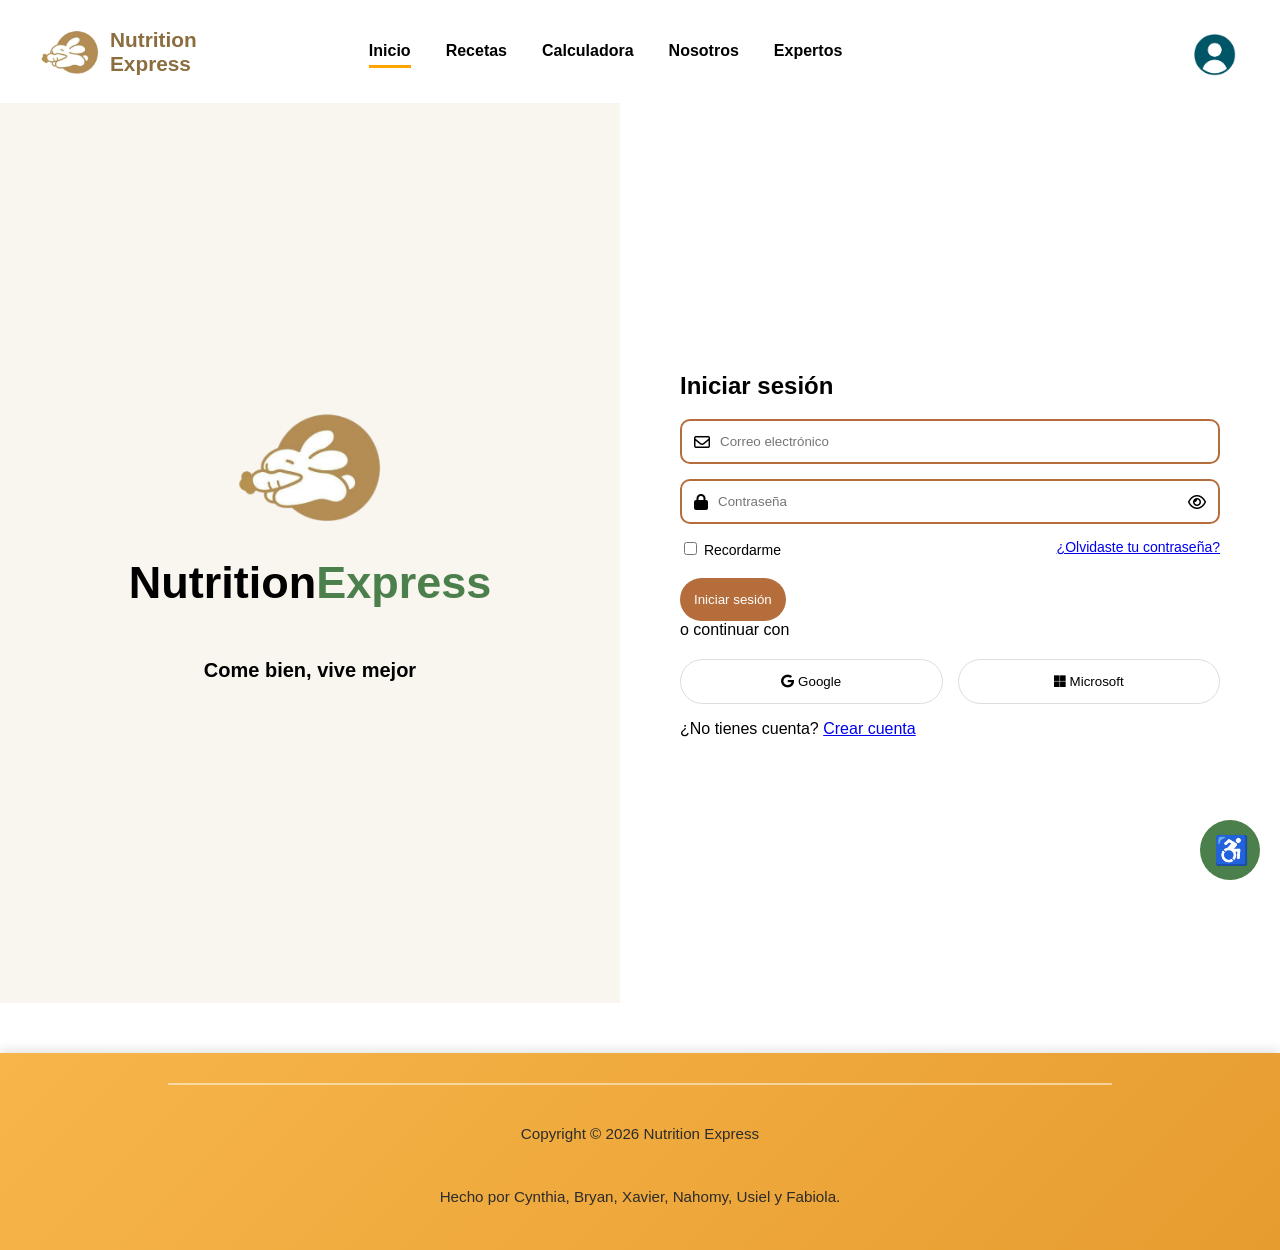
==== Expo/index.html @ f906b7da "Add files via upload se agrego la pagina de inicio" ====
<!DOCTYPE html>
<html lang="es">
<head>
<meta charset="UTF-8">
<meta name="viewport" content="width=device-width, initial-scale=1.0">
<title>NutritionExpress</title>

<link rel="stylesheet" href="css/style.css">
<link rel="stylesheet"
href="https://cdnjs.cloudflare.com/ajax/libs/font-awesome/6.5.1/css/all.min.css">
<link href="https://fonts.cdnfonts.com/css/opendyslexic" rel="stylesheet">
</head>
<body>

      <header>
        <div class="logo">
            <img src="img/logo.png" class="imglogo">
             <span>Nutrition<br>Express</span>
        </div>

        <nav>
            <a href="#" class="active">Inicio</a>
            <a href="#">Recetas</a>
            <a href="#">Calculadora</a>
            <a href="#">Nosotros</a>
            <a href="#">Expertos</a>
        </nav>

        <div class="user">
            
        </div>

        <div class="user">
            <img src="img/perfil.png">
        </div>
    </header>

<div class="auth-container">

    <div class="auth-left">

        <img src="img/logo.png" class="logo">

        <h1>Nutrition<span>Express</span></h1>

        <p class="decoration">
          <strong>Come bien, vive mejor</strong>  
        </p>


    </div>

    <div class="auth-right">

        <h2>Iniciar sesión</h2>

        <form id="loginForm">

            <div class="input-box">
                <i class="fa-regular fa-envelope"></i>

                <input
                type="email"
                id="email"
                placeholder="Correo electrónico"
                required>
            </div>

            <div class="input-box">

                <i class="fa-solid fa-lock"></i>

                <input
                type="password"
                id="password"
                placeholder="Contraseña"
                required>

                <i
                class="fa-regular fa-eye"
                id="togglePassword">
                </i>

            </div>

            <div class="options">

                <label>
                    <input type="checkbox">
                    Recordarme
                </label>

                <a href="forgot-password.html">
                    ¿Olvidaste tu contraseña?
                </a>

            </div>

            <button type="submit">
                Iniciar sesión
            </button>

        </form>

        <div class="separator">
            <span>o continuar con</span>
        </div>

        <div class="social-buttons">

            <button class="google">
                <i class="fa-brands fa-google"></i>
                Google
            </button>

            <button class="microsoft">
                <i class="fa-brands fa-microsoft"></i>
                Microsoft
            </button>

        </div>

        <p class="register-link">

            ¿No tienes cuenta?

            <a href="register.html">
                Crear cuenta
            </a>

        </p>

    </div>

</div>

<button id="accessibilityBtn" class="access-btn">
    ♿
</button>

<div id="accessibilityPanel" class="access-panel">

    <h3>Accesibilidad</h3>

    <button onclick="toggleLargeText()">
        🔍 Texto Grande
    </button>

    <button onclick="toggleDarkMode()">
        🌙 Modo Oscuro
    </button>

    <button onclick="toggleContrast()">
        ⚫ Alto Contraste
    </button>

    <button onclick="toggleDyslexia()">
        📖 Modo Dislexia
    </button>

    <button onclick="readPage()">
        🔊 Leer Página
    </button>

    <button onclick="toggleSpacing()">
        ↔ Más Espaciado
    </button>

    <button onclick="toggleFocus()">
        🎯 Enfoque Visible
    </button>

</div>

   <footer>
        <p>Copyright © 2026 Nutrition Express</p>
        <p>Hecho por Cynthia, Bryan, Xavier, Nahomy, Usiel y Fabiola.</p>
    </footer>

<script src="js/inicio.js"></script>

</body>
</html>
---- Expo/css/style.css ----
body{
margin:0;
font-family:Segoe UI,sans-serif;
background:#fff;
}

.auth-container{
display:flex;
min-height:100vh;
}

.auth-left{
flex:1;
background:#f9f5ef;
display:flex;
flex-direction:column;
justify-content:center;
align-items:center;
padding:40px;

}

.auth-right{
flex:1;
display:flex;
flex-direction:column;
justify-content:center;
padding:60px;
}

.logo{
width:150px;
}



h1{
    font-size: 45px;
}

.decoration{
    font-size: 20px;
    
}

h1 span{
color:#4b7f4b;

}

.input-box{
display:flex;
align-items:center;
border:2px solid #b56d3b;
border-radius:10px;
padding:12px;
margin-bottom:15px;
}

.input-box input{
border:none;
outline:none;
flex:1;
padding-left:10px;
}

.options{
display:flex;
justify-content:space-between;
margin-bottom:20px;
font-size:14px;
}

button{
background:#b56d3b;
color:white;
border:none;
padding:14px;
border-radius:25px;
cursor:pointer;
}

.social-buttons{
display:flex;
gap:15px;
margin-top:20px;
}

.social-buttons button{
flex:1;
background:white;
color:black;
border:1px solid #ddd;
}

.access-btn{
position:fixed;
right:20px;
bottom:20px;
width:60px;
height:60px;
border:none;
border-radius:50%;
font-size:28px;
cursor:pointer;
background:#4b7f4b;
color:white;
z-index:1000;
}

.access-panel{
position:fixed;
right:20px;
bottom:90px;
width:250px;
background:white;
border-radius:15px;
padding:15px;
box-shadow:0 0 20px rgba(0,0,0,.2);
display:none;
z-index:999;
}

.access-panel.active{
display:flex;
flex-direction:column;
gap:10px;
}

.access-panel button{
background:#f5f5f5;
color:#333;
padding:10px;
border:none;
border-radius:8px;
cursor:pointer;
}

.large-text{
font-size:1.2em;
}

.dark-mode{
background:#1e1e1e;
color:white;
}

.dark-mode .auth-left{
background:#2d2d2d;
}

.contrast{
background:black;
color:yellow;
}

.contrast input{
background:black;
color:yellow;
border:2px solid yellow;
}

.dyslexia{
font-family:'OpenDyslexic',sans-serif;
}

.spacing{
letter-spacing:2px;
line-height:2;
}

.focus-mode *:focus{
outline:4px solid orange !important;
outline-offset:4px;
}

@media(max-width:768px){

.auth-container{
flex-direction:column;
}

.auth-right{
padding:30px;
}

}

.imglogo{
    width: 40%;
    height: auto;
}
header{
    background:white;
    display:flex;
    justify-content:space-between;
    align-items:center;
    padding:15px 40px;
}

.logo{
    display:flex;
    align-items:center;
    gap:10px;
    font-size:1.3rem;
    font-weight:bold;
    color:#8b6d3f;
}

nav{
    display:flex;
    gap:35px;
    padding: 10px;
    margin-top: 7px;
}

nav a{
    text-decoration:none;
    color:black;
    font-weight:600;
}
nav a:hover{
    color: #f7b64a;
}
.user img{
    width: 50px;
    height: auto;
    padding-top: 15px;
}

.active{
    border-bottom:3px solid orange;
    padding-bottom:5px;
}

.user{
    font-size:2rem;
}

/*footer*/

footer{
    background: linear-gradient(135deg, #f7b64a, #e79c2f);
    color: #2c2c2c;
    padding: 30px 50px;
    margin-top: 50px;

    display: flex;
    flex-direction: column;
    align-items: center;
    gap: 15px;

    box-shadow: 0 -4px 10px rgba(0,0,0,.1);
}

footer .imglogo{
    width: 90px;
    height: auto;
    transition: .3s;
}

footer .imglogo:hover{
    transform: scale(1.08);
}

footer a{
    color: #5a2d0c;
    text-decoration: none;
    font-weight: bold;
    margin: 0 12px;
    transition: .3s;
}

footer a:hover{
    color: white;
}

footer p{
    font-size: .95rem;
}

.menu-footer{
    display: flex;
    gap: 20px;
    flex-wrap: wrap;
    justify-content: center;
    margin: 10px 0;
}

/* Línea decorativa */
footer::before{
    content: "";
    width: 80%;
    height: 2px;
    background: rgba(255,255,255,.5);
    margin-bottom: 10px;
}

/* Responsive */
@media(max-width:768px){
    footer{
        text-align: center;
        padding: 25px;
    }

    .menu-footer{
        flex-direction: column;
        gap: 10px;
    }
}
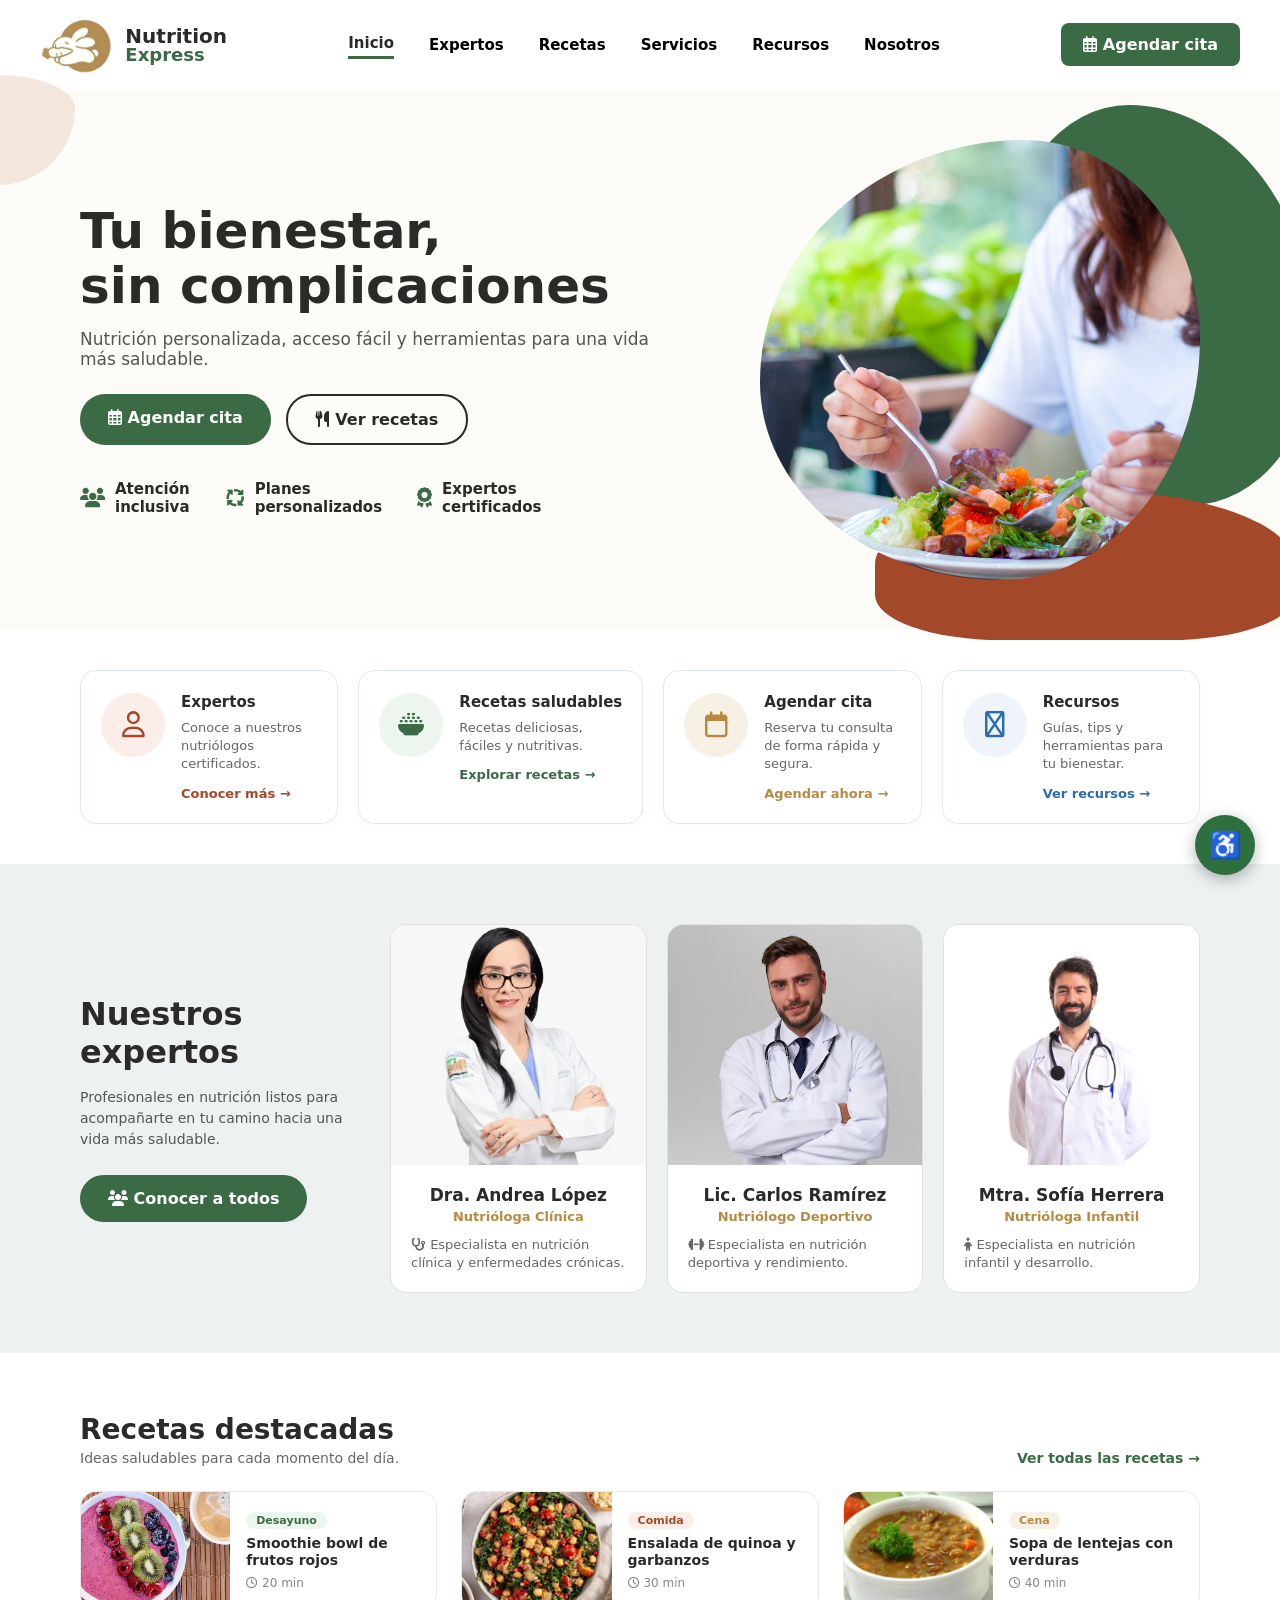
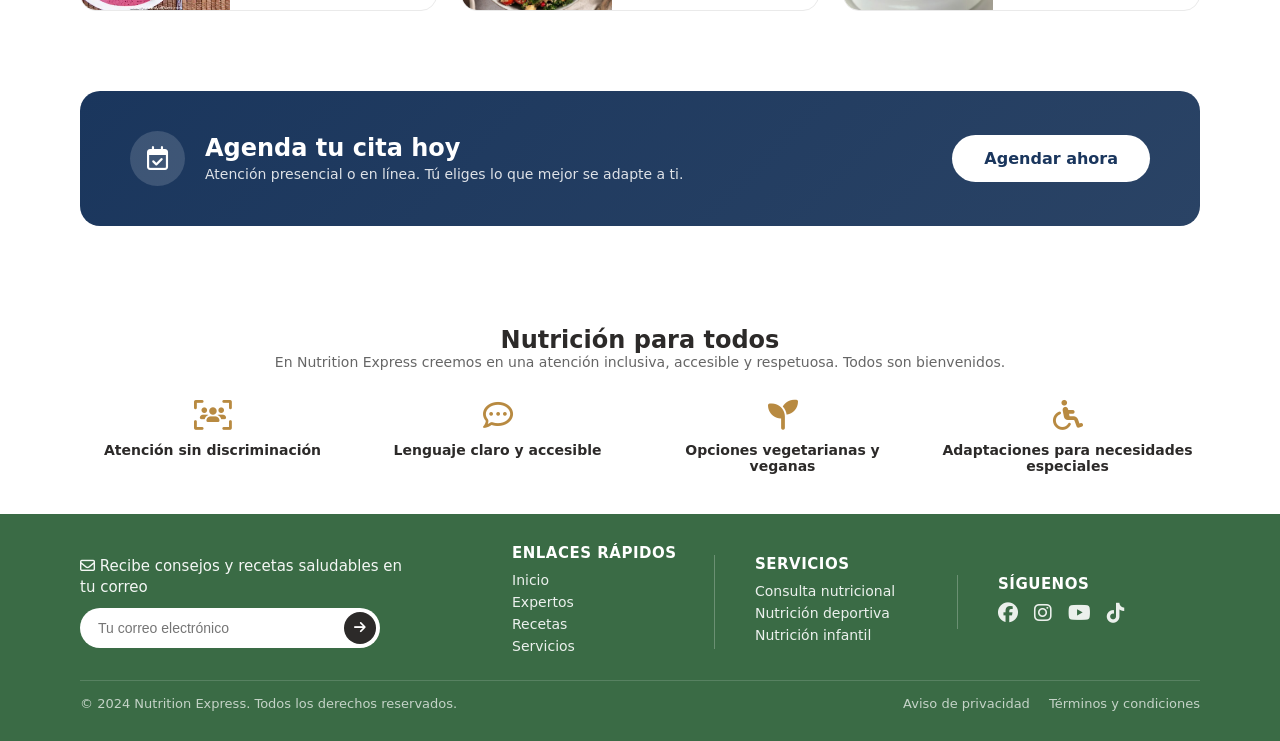
==== commit a5048acb: "He agregado aca el index q es el home, archivo asistente q es lo de la voz" ====
--- a/Expo/index.html
+++ b/Expo/index.html
@@ -1,183 +1,336 @@
 <!DOCTYPE html>
 <html lang="es">
 <head>
-<meta charset="UTF-8">
-<meta name="viewport" content="width=device-width, initial-scale=1.0">
-<title>NutritionExpress</title>
-
-<link rel="stylesheet" href="css/style.css">
-<link rel="stylesheet"
-href="https://cdnjs.cloudflare.com/ajax/libs/font-awesome/6.5.1/css/all.min.css">
-<link href="https://fonts.cdnfonts.com/css/opendyslexic" rel="stylesheet">
+    <meta charset="UTF-8">
+    <meta name="viewport" content="width=device-width, initial-scale=1.0">
+    <title>NutritionExpress - Home</title>
+    <link rel="stylesheet" href="css/style.css">
+    <link rel="stylesheet" href="https://cdnjs.cloudflare.com/ajax/libs/font-awesome/6.5.1/css/all.min.css">
+    <!-- Fuente necesaria para que funcione el Modo Dislexia sin romper tus estilos -->
+    <link href="https://fonts.cdnfonts.com/css/opendyslexic" rel="stylesheet">
 </head>
 <body>
 
-      <header>
-        <div class="logo">
-            <img src="img/logo.png" class="imglogo">
-             <span>Nutrition<br>Express</span>
-        </div>
-
-        <nav>
-            <a href="#" class="active">Inicio</a>
-            <a href="#">Recetas</a>
-            <a href="#">Calculadora</a>
-            <a href="#">Nosotros</a>
-            <a href="#">Expertos</a>
+   
+    <header class="main-header">
+        <a href="index.html" class="logo-area" id="logoBtn" style="text-decoration: none; color: inherit;">
+            <img src="img/logo.png" alt="Nutrition Express Logo">
+            <div class="logo-text">
+                <span class="brand-title">Nutrition</span>
+                <span class="brand-sub">Express</span>
+            </div>
+        </a>
+        <nav class="nav-links">
+            <a href="index.html" class="active">Inicio</a>
+            <a href="expertos.html">Expertos</a>
+            <a href="recetas.html">Recetas</a>
+            <a href="servicios.html">Servicios</a>
+            <a href="recursos.html">Recursos</a>
+            <a href="nosotros.html">Nosotros</a>
         </nav>
-
-        <div class="user">
-            
-        </div>
-
-        <div class="user">
-            <img src="img/perfil.png">
-        </div>
+        <a href="login.html" class="header-btn-schedule" id="headerScheduleBtn" style="text-align: center; text-decoration: none; display: inline-block;">
+            <i class="fa-regular fa-calendar-days"></i> Agendar cita
+        </a>
     </header>
 
-<div class="auth-container">
-
-    <div class="auth-left">
-
-        <img src="img/logo.png" class="logo">
-
-        <h1>Nutrition<span>Express</span></h1>
-
-        <p class="decoration">
-          <strong>Come bien, vive mejor</strong>  
-        </p>
-
-
-    </div>
-
-    <div class="auth-right">
-
-        <h2>Iniciar sesión</h2>
-
-        <form id="loginForm">
-
-            <div class="input-box">
-                <i class="fa-regular fa-envelope"></i>
-
-                <input
-                type="email"
-                id="email"
-                placeholder="Correo electrónico"
-                required>
-            </div>
-
-            <div class="input-box">
-
-                <i class="fa-solid fa-lock"></i>
-
-                <input
-                type="password"
-                id="password"
-                placeholder="Contraseña"
-                required>
-
-                <i
-                class="fa-regular fa-eye"
-                id="togglePassword">
-                </i>
-
-            </div>
-
-            <div class="options">
-
-                <label>
-                    <input type="checkbox">
-                    Recordarme
-                </label>
-
-                <a href="forgot-password.html">
-                    ¿Olvidaste tu contraseña?
+    <section class="hero-container">
+        <div class="organic-shape shape-terracotta"></div>
+        <div class="organic-shape shape-green"></div>
+        <div class="organic-shape shape-cream-blob"></div>
+
+        <div class="hero-left">
+            <h1>Tu bienestar,<br>sin complicaciones</h1>
+            <p class="hero-subtitle">Nutrición personalizada, acceso fácil y herramientas para una vida más saludable.</p>
+            <div class="hero-actions">
+                <a href="login.html" class="btn-green-fill" style="text-decoration: none; display: inline-block; text-align: center;">
+                    <i class="fa-regular fa-calendar-days"></i> Agendar cita
                 </a>
-
-            </div>
-
-            <button type="submit">
-                Iniciar sesión
-            </button>
-
-        </form>
-
-        <div class="separator">
-            <span>o continuar con</span>
-        </div>
-
-        <div class="social-buttons">
-
-            <button class="google">
-                <i class="fa-brands fa-google"></i>
-                Google
-            </button>
-
-            <button class="microsoft">
-                <i class="fa-brands fa-microsoft"></i>
-                Microsoft
-            </button>
-
-        </div>
-
-        <p class="register-link">
-
-            ¿No tienes cuenta?
-
-            <a href="register.html">
-                Crear cuenta
+                <a href="recetas.html" class="btn-outline-dark" style="text-decoration: none; display: inline-block; text-align: center;">
+                    <i class="fa-solid fa-utensils"></i> Ver recetas
+                </a>
+            </div>
+            <div class="hero-badges">
+                <div class="badge-item"><i class="fa-solid fa-users"></i> <span>Atención<br>inclusiva</span></div>
+                <div class="badge-item"><i class="fa-solid fa-arrows-spin"></i> <span>Planes<br>personalizados</span></div>
+                <div class="badge-item"><i class="fa-solid fa-award"></i> <span>Expertos<br>certificados</span></div>
+            </div>
+        </div>
+
+        <div class="hero-right-frame">
+            <img src="img/mujerplato.jpg" alt="Nutrición Express" class="hero-main-img">
+        </div>
+    </section>
+
+<section class="quick-cards-section">
+
+    <div class="q-card">
+        <div class="q-icon-box box-orange">
+            <i class="fa-regular fa-user"></i>
+        </div>
+        <div class="q-card-text">
+            <h3>Expertos</h3>
+            <p>Conoce a nuestros nutriólogos certificados.</p>
+            <a href="expertos.html" class="q-link link-orange" style="text-decoration: none; display: inline-block;">Conocer más &rarr;</a>
+        </div>
+    </div>
+
+    <div class="q-card">
+        <div class="q-icon-box box-green">
+            <i class="fa-solid fa-bowl-rice"></i>
+        </div>
+        <div class="q-card-text">
+            <h3>Recetas saludables</h3>
+            <p>Recetas deliciosas, fáciles y nutritivas.</p>
+            <a href="recetas.html" class="q-link link-green" style="text-decoration: none; display: inline-block;">Explorar recetas &rarr;</a>
+        </div>
+    </div>
+
+    <div class="q-card">
+        <div class="q-icon-box box-gold">
+            <i class="fa-regular fa-calendar"></i>
+        </div>
+        <div class="q-card-text">
+            <h3>Agendar cita</h3>
+            <p>Reserva tu consulta de forma rápida y segura.</p>
+            <a href="login.html" class="q-link link-gold" style="text-decoration: none; display: inline-block;">Agendar ahora &rarr;</a>
+        </div>
+    </div>
+
+    <div class="q-card">
+        <div class="q-icon-box box-blue">
+            <i class="fa-regular fa-book"></i>
+        </div>
+        <div class="q-card-text">
+            <h3>Recursos</h3>
+            <p>Guías, tips y herramientas para tu bienestar.</p>
+            <a href="recursos.html" class="q-link link-blue" style="text-decoration: none; display: inline-block;">Ver recursos &rarr;</a>
+        </div>
+    </div>
+
+</section>
+
+    <section class="experts-section-container">
+        <div class="experts-left-text">
+            <h2>Nuestros expertos</h2>
+            <p>Profesionales en nutrición listos para acompañarte en tu camino hacia una vida más saludable.</p>
+            <a href="expertos.html" class="btn-green-fill" style="text-decoration: none; display: inline-block; text-align: center;">
+                <i class="fa-solid fa-users"></i> Conocer a todos
             </a>
-
-        </p>
-
-    </div>
-
-</div>
-
-<button id="accessibilityBtn" class="access-btn">
-    ♿
-</button>
-
-<div id="accessibilityPanel" class="access-panel">
-
-    <h3>Accesibilidad</h3>
-
-    <button onclick="toggleLargeText()">
-        🔍 Texto Grande
+        </div>
+
+        <div class="experts-cards-container">
+            <div class="doctor-card">
+                <div class="doctor-img-box">
+                    <img src="img/doctora.webp" alt="Dra. Andrea López">
+                </div>
+                <div class="doctor-info">
+                    <h3>Dra. Andrea López</h3>
+                    <span class="specialty">Nutrióloga Clínica</span>
+                    <p class="desc"><i class="fa-solid fa-stethoscope"></i> Especialista en nutrición clínica y enfermedades crónicas.</p>
+                </div>
+            </div>
+            <div class="doctor-card">
+                <div class="doctor-img-box">
+                    <img src="img/doctor.avif" alt="Lic. Carlos Ramírez">
+                </div>
+                <div class="doctor-info">
+                    <h3>Lic. Carlos Ramírez</h3>
+                    <span class="specialty">Nutriólogo Deportivo</span>
+                    <p class="desc"><i class="fa-solid fa-dumbbell"></i> Especialista en nutrición deportiva y rendimiento.</p>
+                </div>
+            </div>
+            <div class="doctor-card">
+                <div class="doctor-img-box">
+                    <img src="img/doctor2.avif" alt="Mtra. Sofía Herrera">
+                </div>
+                <div class="doctor-info">
+                    <h3>Mtra. Sofía Herrera</h3>
+                    <span class="specialty">Nutrióloga Infantil</span>
+                    <p class="desc"><i class="fa-solid fa-child"></i> Especialista en nutrición infantil y desarrollo.</p>
+                </div>
+            </div>
+        </div>
+    </section>
+
+    <section class="recipes-section">
+        <div class="recipes-header">
+            <div>
+                <h2>Recetas destacadas</h2>
+                <p class="recipes-subtitle">Ideas saludables para cada momento del día.</p>
+            </div>
+            <a href="recetas.html" class="view-all-link" style="text-decoration: none;">Ver todas las recetas &rarr;</a>
+        </div>
+
+        <div class="recipes-horizontal-list">
+            <a href="DETALLE_RECETA_SMOOTHIE.html" class="recipe-horizontal-card" style="text-decoration: none; color: inherit; display: flex;">
+                <div class="recipe-img-container">
+                    <img src="img/smothie.webp" alt="Smoothie bowl">
+                </div>
+                <div class="recipe-content-container">
+                    <span class="recipe-tag tag-breakfast">Desayuno</span>
+                    <h3>Smoothie bowl de frutos rojos</h3>
+                    <span class="recipe-duration"><i class="fa-regular fa-clock"></i> 20 min</span>
+                </div>
+            </a>
+
+            <a href="DETALLE_RECETA_ENSALADA.html" class="recipe-horizontal-card" style="text-decoration: none; color: inherit; display: flex;">
+                <div class="recipe-img-container">
+                    <img src="img/ensaladagarbanzos.webp" alt="Ensalada de quinoa">
+                </div>
+                <div class="recipe-content-container">
+                    <span class="recipe-tag tag-lunch">Comida</span>
+                    <h3>Ensalada de quinoa y garbanzos</h3>
+                    <span class="recipe-duration"><i class="fa-regular fa-clock"></i> 30 min</span>
+                </div>
+            </a>
+
+            <a href="DETALLE_RECETA_SOPA.html" class="recipe-horizontal-card" style="text-decoration: none; color: inherit; display: flex;">
+                <div class="recipe-img-container">
+                    <img src="img/lentejas.jpg" alt="Sopa de lentejas">
+                </div>
+                <div class="recipe-content-container">
+                    <span class="recipe-tag tag-dinner">Cena</span>
+                    <h3>Sopa de lentejas con verduras</h3>
+                    <span class="recipe-duration"><i class="fa-regular fa-clock"></i> 40 min</span>
+                </div>
+            </a>
+        </div>
+    </section>
+
+    <section class="cta-blue-banner">
+        <div class="cta-left">
+            <div class="cta-icon-circle"><i class="fa-regular fa-calendar-check"></i></div>
+            <div class="cta-titles">
+                <h2>Agenda tu cita hoy</h2>
+                <p>Atención presencial o en línea. Tú eliges lo que mejor se adapte a ti.</p>
+            </div>
+        </div>
+        <a href="AGENDAR_CITA.html" class="btn-white-cta" style="text-decoration: none; display: inline-block; text-align: center;">
+            Agendar ahora
+        </a>
+    </section>
+
+    <section class="values-section">
+        <h2>Nutrición para todos</h2>
+        <p class="values-main-sub">En Nutrition Express creemos en una atención inclusiva, accesible y respetuosa. Todos son bienvenidos.</p>
+        <div class="values-grid">
+            <div class="value-item">
+                <i class="fa-solid fa-users-viewfinder"></i>
+                <h4>Atención sin discriminación</h4>
+            </div>
+            <div class="value-item">
+                <i class="fa-regular fa-comment-dots"></i>
+                <h4>Lenguaje claro y accesible</h4>
+            </div>
+            <div class="value-item">
+                <i class="fa-solid fa-seedling"></i>
+                <h4>Opciones vegetarianas y veganas</h4>
+            </div>
+            <div class="value-item">
+                <i class="fa-solid fa-wheelchair"></i>
+                <h4>Adaptaciones para necesidades especiales</h4>
+            </div>
+        </div>
+    </section>
+
+    <footer class="main-footer">
+        <div class="footer-top">
+            <div class="footer-brand-column">
+                <div class="newsletter-box">
+                    <p><i class="fa-regular fa-envelope"></i> Recibe consejos y recetas saludables en tu correo</p>
+                    <div class="input-group">
+                        <input type="email" placeholder="Tu correo electrónico">
+                        <button><i class="fa-solid fa-arrow-right"></i></button>
+                    </div>
+                </div>
+            </div>
+            <div class="footer-links-columns">
+                <div class="footer-col">
+                    <h4>Enlaces rápidos</h4>
+                    <a href="index.html">Inicio</a>
+                    <a href="expertos.html">Expertos</a>
+                    <a href="recetas.html">Recetas</a>
+                    <a href="servicios.html">Servicios</a>
+                </div>
+                <div class="footer-col">
+                    <h4>Servicios</h4>
+                    <a href="servicios.html">Consulta nutricional</a>
+                    <a href="servicios.html">Nutrición deportiva</a>
+                    <a href="servicios.html">Nutrición infantil</a>
+                </div>
+                <div class="footer-col">
+                    <h4>Síguenos</h4>
+                    <div class="footer-socials">
+                        <a href="https://facebook.com" target="_blank"><i class="fa-brands fa-facebook"></i></a>
+                        <a href="https://instagram.com" target="_blank"><i class="fa-brands fa-instagram"></i></a>
+                        <a href="https://youtube.com" target="_blank"><i class="fa-brands fa-youtube"></i></a>
+                        <a href="https://tiktok.com" target="_blank"><i class="fa-brands fa-tiktok"></i></a>
+                    </div>
+                </div>
+            </div>
+        </div>
+        <div class="footer-bottom">
+            <p>&copy; 2024 Nutrition Express. Todos los derechos reservados.</p>
+            <div class="footer-legal">
+                <a href="AVISO_PRIVACIDAD.html">Aviso de privacidad</a>
+                <a href="TERMINOS_CONDICIONES.html">Términos y condiciones</a>
+            </div>
+        </div>
+    </footer>
+
+    <!-- ========================================================================== -->
+    <!-- ♿ AGREGADO EXCLUSIVO: COMPONENTE DE ACCESIBILIDAD -->
+    <!-- ========================================================================== -->
+   
+    <button id="accessibilityBtn" class="access-btn" title="Opciones de Accesibilidad" onclick="toggleAccessPanel()">
+        ♿
     </button>
 
-    <button onclick="toggleDarkMode()">
-        🌙 Modo Oscuro
-    </button>
-
-    <button onclick="toggleContrast()">
-        ⚫ Alto Contraste
-    </button>
-
-    <button onclick="toggleDyslexia()">
-        📖 Modo Dislexia
-    </button>
-
-    <button onclick="readPage()">
-        🔊 Leer Página
-    </button>
-
-    <button onclick="toggleSpacing()">
-        ↔ Más Espaciado
-    </button>
-
-    <button onclick="toggleFocus()">
-        🎯 Enfoque Visible
-    </button>
-
-</div>
-
-   <footer>
-        <p>Copyright © 2026 Nutrition Express</p>
-        <p>Hecho por Cynthia, Bryan, Xavier, Nahomy, Usiel y Fabiola.</p>
-    </footer>
-
-<script src="js/inicio.js"></script>
-
+    <div id="accessibilityPanel" class="access-panel">
+        <h3>Accesibilidad rápida</h3>
+        
+        <div class="accessibility-grid">
+            <div class="access-item" id="textAccessItem" onclick="toggleZoomButtons(event)">
+                <div class="access-icon text-icon">A</div>
+                <div class="zoom-buttons" id="zoomContainer">
+                    <button type="button" onclick="changeFontSize(1, event)" title="Aumentar letra">+</button>
+                    <button type="button" onclick="changeFontSize(-1, event)" title="Disminuir letra">-</button>
+                </div>
+                <span>Texto grande</span>
+            </div>
+
+            <div class="access-item" role="button" onclick="toggleContrast()">
+                <div class="access-icon"><i class="fa-solid fa-circle-half-stroke"></i></div>
+                <span>Alto contraste</span>
+            </div>
+
+            <div class="access-item" role="button" onclick="speakText()">
+                <div class="access-icon"><i class="fa-solid fa-volume-high"></i></div>
+                <span>Leer en voz alta</span>
+            </div>
+
+            <div class="access-item" role="button" onclick="toggleDyslexia()">
+                <div class="access-icon"><i class="fa-solid fa-book-open"></i></div>
+                <span>Modo Dislexia</span>
+            </div>
+
+            <div class="access-item" role="button" onclick="toggleLetterSpacing()">
+                <div class="access-icon letter-space">AAA</div>
+                <span>Más espacio</span>
+            </div>
+
+            <div class="access-item" role="button" onclick="toggleFocusVisible()">
+                <div class="access-icon"><i class="fa-solid fa-expand"></i></div>
+                <span>Enfoque visible</span>
+            </div>
+        </div>
+        <p class="panel-footer">Puedes cambiar estas opciones en cualquier momento.</p>
+    </div>
+    <!-- Vinculación limpia de tu JavaScript -->
+<script src="js/artyom.window.min.js"></script>
+
+<script src="js/script.js"></script>
+
+<script src="js/asistente.js"></script>
 </body>
 </html>
--- a/Expo/css/style.css
+++ b/Expo/css/style.css
@@ -1,310 +1,337 @@
-body{
-margin:0;
-font-family:Segoe UI,sans-serif;
-background:#fff;
-}
-
-.auth-container{
-display:flex;
-min-height:100vh;
-}
-
-.auth-left{
-flex:1;
-background:#f9f5ef;
-display:flex;
-flex-direction:column;
-justify-content:center;
-align-items:center;
-padding:40px;
-
-}
-
-.auth-right{
-flex:1;
-display:flex;
-flex-direction:column;
-justify-content:center;
-padding:60px;
-}
-
-.logo{
-width:150px;
-}
-
-
-
-h1{
-    font-size: 45px;
-}
-
-.decoration{
-    font-size: 20px;
-    
-}
-
-h1 span{
-color:#4b7f4b;
-
-}
-
-.input-box{
-display:flex;
-align-items:center;
-border:2px solid #b56d3b;
-border-radius:10px;
-padding:12px;
-margin-bottom:15px;
-}
-
-.input-box input{
-border:none;
-outline:none;
-flex:1;
-padding-left:10px;
-}
-
-.options{
-display:flex;
-justify-content:space-between;
-margin-bottom:20px;
-font-size:14px;
-}
-
-button{
-background:#b56d3b;
-color:white;
-border:none;
-padding:14px;
-border-radius:25px;
-cursor:pointer;
-}
-
-.social-buttons{
-display:flex;
-gap:15px;
-margin-top:20px;
-}
-
-.social-buttons button{
-flex:1;
-background:white;
-color:black;
-border:1px solid #ddd;
-}
-
-.access-btn{
-position:fixed;
-right:20px;
-bottom:20px;
-width:60px;
-height:60px;
-border:none;
-border-radius:50%;
-font-size:28px;
-cursor:pointer;
-background:#4b7f4b;
-color:white;
-z-index:1000;
-}
-
-.access-panel{
-position:fixed;
-right:20px;
-bottom:90px;
-width:250px;
-background:white;
-border-radius:15px;
-padding:15px;
-box-shadow:0 0 20px rgba(0,0,0,.2);
-display:none;
-z-index:999;
-}
-
-.access-panel.active{
-display:flex;
-flex-direction:column;
-gap:10px;
-}
-
-.access-panel button{
-background:#f5f5f5;
-color:#333;
-padding:10px;
-border:none;
-border-radius:8px;
-cursor:pointer;
-}
-
-.large-text{
-font-size:1.2em;
-}
-
-.dark-mode{
-background:#1e1e1e;
-color:white;
-}
-
-.dark-mode .auth-left{
-background:#2d2d2d;
-}
-
-.contrast{
-background:black;
-color:yellow;
-}
-
-.contrast input{
-background:black;
-color:yellow;
-border:2px solid yellow;
-}
-
-.dyslexia{
-font-family:'OpenDyslexic',sans-serif;
-}
-
-.spacing{
-letter-spacing:2px;
-line-height:2;
-}
-
-.focus-mode *:focus{
-outline:4px solid orange !important;
-outline-offset:4px;
-}
-
-@media(max-width:768px){
-
-.auth-container{
-flex-direction:column;
-}
-
-.auth-right{
-padding:30px;
-}
-
-}
-
-.imglogo{
-    width: 40%;
-    height: auto;
-}
-header{
-    background:white;
-    display:flex;
-    justify-content:space-between;
-    align-items:center;
-    padding:15px 40px;
-}
-
-.logo{
-    display:flex;
-    align-items:center;
-    gap:10px;
-    font-size:1.3rem;
-    font-weight:bold;
-    color:#8b6d3f;
-}
-
-nav{
-    display:flex;
-    gap:35px;
-    padding: 10px;
-    margin-top: 7px;
-}
-
-nav a{
-    text-decoration:none;
-    color:black;
-    font-weight:600;
-}
-nav a:hover{
-    color: #f7b64a;
-}
-.user img{
-    width: 50px;
-    height: auto;
-    padding-top: 15px;
-}
-
-.active{
-    border-bottom:3px solid orange;
-    padding-bottom:5px;
-}
-
-.user{
-    font-size:2rem;
-}
-
-/*footer*/
-
-footer{
-    background: linear-gradient(135deg, #f7b64a, #e79c2f);
-    color: #2c2c2c;
-    padding: 30px 50px;
-    margin-top: 50px;
-
-    display: flex;
-    flex-direction: column;
+/* ==========================================================================
+   VARIABLES DE DISEÑO ORIGINAL
+   ========================================================================== */
+:root {
+    --bg-cream: #fdfbf7;
+    --dark-charcoal: #2c2a29;
+    --terracotta: #a34828;
+    --gold-ochre: #b88a41;
+    --forest-green: #3a6b45;
+    --light-gray: #edf1f2;
+}
+
+* {
+    box-sizing: border-box;
+    margin: 0;
+    padding: 0;
+}
+
+body {
+    font-family: 'Segoe UI', system-ui, sans-serif;
+    color: var(--dark-charcoal);
+    background-color: #ffffff;
+    overflow-x: hidden;
+    width: 100%;
+}
+
+/* ACCESIBILIDAD BAR */
+.top-accessibility-bar {
+    background: #f8f9fa;
+    padding: 10px 80px;
+    display: flex;
+    justify-content: space-between;
     align-items: center;
-    gap: 15px;
-
-    box-shadow: 0 -4px 10px rgba(0,0,0,.1);
-}
-
-footer .imglogo{
-    width: 90px;
-    height: auto;
-    transition: .3s;
-}
-
-footer .imglogo:hover{
-    transform: scale(1.08);
-}
-
-footer a{
-    color: #5a2d0c;
-    text-decoration: none;
-    font-weight: bold;
-    margin: 0 12px;
-    transition: .3s;
-}
-
-footer a:hover{
+    font-size: 13px;
+    border-bottom: 1px solid #eee;
+}
+.top-actions { display: flex; align-items: center; gap: 12px; }
+.color-box { width: 22px; height: 22px; border: none; border-radius: 4px; color: white; font-weight: bold; cursor: pointer; }
+.bg-black-box { background: black; }
+.bg-gold-box { background: var(--gold-ochre); }
+
+/* NAVBAR */
+.main-header {
+    display: flex;
+    justify-content: space-between;
+    align-items: center;
+    padding: 15px 40px;
+    background: white;
+    width: 100%;
+    box-sizing: border-box;
+}
+.logo-area { display: flex; align-items: center; gap: 12px; cursor: pointer; font-size: 1.3rem; font-weight: bold; color: #8b6d3b; line-height: 1.2; }
+.logo-area img { width: 75px !important; height: auto !important; display: block; }
+.logo-text { display: flex; flex-direction: column; line-height: 1; }
+.brand-title { font-size: 20px; font-weight: 800; }
+.brand-sub { font-size: 18px; font-weight: 700; color: var(--forest-green); }
+
+.nav-links { display: flex; gap: 35px; align-items: center; }
+.nav-links a { text-decoration: none; color: black; font-weight: 600; font-size: 15px; }
+.nav-links a.active { color: var(--dark-charcoal); border-bottom: 3px solid var(--forest-green); padding-bottom: 4px; padding-top: 4px; }
+.header-btn-schedule { background: var(--forest-green); color: white; border: none; padding: 12px 22px; border-radius: 8px; font-weight: bold; cursor: pointer; }
+
+/* HERO SECTION */
+.hero-container {
+    position: relative;
+    background-color: var(--bg-cream);
+    padding: 50px 80px; 
+    display: flex;
+    align-items: center;
+    justify-content: space-between;
+    min-height: 460px; 
+    width: 100%;
+}
+.hero-left { max-width: 52%; z-index: 10; }
+.hero-left h1 { font-size: 50px; font-weight: 800; line-height: 1.1; margin-bottom: 15px; }
+.hero-subtitle { font-size: 17px; color: #555; margin-bottom: 25px; }
+.hero-actions { display: flex; gap: 15px; margin-bottom: 35px; }
+
+.btn-green-fill { background: var(--forest-green); color: white; border: none; padding: 14px 28px; border-radius: 25px; font-weight: bold; cursor: pointer; display: flex; align-items: center; gap: 8px; }
+.btn-outline-dark { background: transparent; border: 2px solid var(--dark-charcoal); color: var(--dark-charcoal); padding: 14px 28px; border-radius: 25px; font-weight: bold; cursor: pointer; display: flex; align-items: center; gap: 8px; }
+
+.hero-badges { display: flex; gap: 35px; }
+.badge-item { display: flex; align-items: center; gap: 10px; font-size: 15px; font-weight: 700; color: var(--dark-charcoal); }
+.badge-item i { font-size: 20px; color: var(--forest-green); }
+
+/* MARCO DE LA IMAGEN CON FORMA ORGÁNICA */
+.hero-right-frame { position: relative; width: 440px; height: 440px; z-index: 5; }
+.hero-main-img { width: 100%; height: 100%; object-fit: cover; border-radius: 60% 40% 45% 55% / 55% 45% 55% 45%; }
+.organic-shape { position: absolute; border-radius: 50%; }
+.shape-terracotta { width: 420px; height: 150px; background-color: var(--terracotta); bottom: -10px; right: -15px; border-radius: 50% 50% 30% 30%; z-index: 2; }
+.shape-green { width: 310px; height: 400px; background-color: var(--forest-green); right: -35px; top: 15px; border-radius: 40% 60% 40% 60%; z-index: 1; }
+.shape-cream-blob { width: 110px; height: 110px; background-color: #f3e6dc; top: -15px; left: -35px; border-radius: 30% 70% 70% 30% / 30% 30% 70% 70%; z-index: 1; }
+
+/* TARJETAS RÁPIDAS */
+.quick-cards-section {
+    display: grid;
+    grid-template-columns: repeat(4, 1fr);
+    gap: 20px;
+    padding: 40px 80px;
+    width: 100%;
+}
+.q-card {
+    background: white;
+    border: 1px solid #e2e8f0;
+    border-radius: 16px;
+    padding: 22px 20px;
+    display: flex;
+    align-items: flex-start;
+    gap: 16px;
+    box-shadow: 0 4px 10px rgba(0,0,0,0.02);
+}
+.q-card h3 { font-size: 15px; white-space: nowrap; font-weight: 700; margin-bottom: 8px; color: #2c2a29; }
+.q-card p { font-size: 13px; color: #666; line-height: 1.4; margin-bottom: 8px; }
+.q-link { font-size: 13px; font-weight: 700; display: block; margin-top: 4px; text-decoration: none; }
+.link-orange { color: var(--terracotta); }
+.link-green { color: var(--forest-green); }
+.link-gold { color: var(--gold-ochre); }
+.link-blue { color: #2b6cb0; }
+
+.q-icon-box { width: 64px; height: 64px; border-radius: 50%; display: flex; align-items: center; justify-content: center; font-size: 26px; flex-shrink: 0; }
+.box-orange { background: #fbeee9; color: var(--terracotta); }
+.box-green { background: #edf6ee; color: var(--forest-green); }
+.box-gold { background: #f7f1e5; color: var(--gold-ochre); }
+.box-blue { background: #eef4f9; color: #2b6cb0; }
+
+.q-card-text { display: flex; flex-direction: column; justify-content: center; }
+
+/* SECCIÓN EXPERTOS (CORREGIDA AL TOPE TOTAL) */
+.experts-section-container {
+    background-color: var(--light-gray);
+    padding: 60px 80px;
+    display: flex;
+    gap: 40px;
+    width: 100%;
+    box-sizing: border-box;
+}
+.experts-left-text { width: 25%; display: flex; flex-direction: column; justify-content: center; }
+.experts-left-text h2 { font-size: 32px; font-weight: 800; margin-bottom: 15px; line-height: 1.2; }
+.experts-left-text p { font-size: 14px; color: #555; margin-bottom: 25px; line-height: 1.5; }
+.experts-left-text .btn-green-fill { align-self: flex-start; }
+
+.experts-cards-container { width: 75%; display: flex; gap: 20px; }
+.doctor-card { background: white; border: 1px solid #e0e0e0; border-radius: 16px; width: 33.33%; overflow: hidden; display: flex; flex-direction: column; }
+.doctor-img-box { width: 100%; height: 240px; overflow: hidden; background-color: #f0f0f0; }
+.doctor-img-box img { width: 100%; height: 100%; object-fit: cover; object-position: top center; }
+.doctor-info { padding: 20px; text-align: center; }
+.doctor-info h3 { font-size: 17px; margin-bottom: 4px; color: var(--dark-charcoal); font-weight: 700; }
+.doctor-info .specialty { color: var(--gold-ochre); font-weight: 700; font-size: 13px; display: block; margin-bottom: 12px; }
+.doctor-info .desc { font-size: 13px; color: #666; text-align: left; line-height: 1.4; }
+
+/* RECETAS */
+.recipes-section { padding: 60px 80px; width: 100%; box-sizing: border-box; }
+.recipes-header { display: flex; justify-content: space-between; align-items: flex-end; margin-bottom: 25px; }
+.recipes-header h2 { font-size: 28px; font-weight: 800; }
+.recipes-subtitle { font-size: 14px; color: #666; margin-top: 4px; }
+.view-all-link { color: var(--forest-green); font-weight: bold; font-size: 14px; cursor: pointer; text-decoration: none; }
+
+.recipes-horizontal-list { display: grid; grid-template-columns: repeat(3, 1fr); gap: 24px; }
+.recipe-horizontal-card { display: flex; background: white; border: 1px solid #eaeaea; border-radius: 16px; overflow: hidden; height: 120px; }
+.recipe-img-container { width: 42%; height: 100%; flex-shrink: 0; }
+.recipe-img-container img { width: 100%; height: 100%; object-fit: cover; }
+.recipe-content-container { padding: 12px 16px; display: flex; flex-direction: column; justify-content: center; gap: 6px; flex-grow: 1; }
+.recipe-tag { font-size: 11px; font-weight: 700; padding: 3px 10px; border-radius: 20px; align-self: flex-start; line-height: 1; }
+.tag-breakfast { background: #edf6ee; color: var(--forest-green); }
+.tag-lunch { background: #fbeee9; color: var(--terracotta); }
+.tag-dinner { background: #f7f1e5; color: var(--gold-ochre); }
+.recipe-content-container h3 { font-size: 14px; font-weight: 700; line-height: 1.25; color: var(--dark-charcoal); }
+.recipe-duration { font-size: 12px; color: #888; font-weight: 500; }
+
+/* BLUE BANNER */
+.cta-blue-banner {
+    margin: 20px 80px 60px 80px;
+    background: linear-gradient(135deg, #1a365d, #2a4365);
+    padding: 40px 50px;
+    border-radius: 20px;
+    display: flex;
+    justify-content: space-between;
+    align-items: center;
     color: white;
 }
-
-footer p{
-    font-size: .95rem;
-}
-
-.menu-footer{
-    display: flex;
-    gap: 20px;
-    flex-wrap: wrap;
-    justify-content: center;
-    margin: 10px 0;
-}
-
-/* Línea decorativa */
-footer::before{
-    content: "";
-    width: 80%;
-    height: 2px;
-    background: rgba(255,255,255,.5);
-    margin-bottom: 10px;
-}
-
-/* Responsive */
-@media(max-width:768px){
-    footer{
-        text-align: center;
-        padding: 25px;
-    }
-
-    .menu-footer{
-        flex-direction: column;
-        gap: 10px;
-    }
+.cta-left { display: flex; align-items: center; gap: 20px; }
+.cta-icon-circle { width: 55px; height: 55px; background: rgba(255,255,255,0.15); border-radius: 50%; display: flex; align-items: center; justify-content: center; font-size: 24px; }
+.cta-titles h2 { font-size: 24px; font-weight: 700; }
+.cta-titles p { font-size: 14px; opacity: 0.85; margin-top: 4px; }
+.btn-white-cta { background: white; color: #1a365d; border: none; padding: 14px 32px; border-radius: 25px; font-weight: bold; cursor: pointer; }
+
+/* VALORES */
+.values-section { padding: 40px 80px; text-align: center; width: 100%; box-sizing: border-box; }
+.values-main-sub { color: #666; font-size: 14px; margin-bottom: 30px; }
+.values-grid { display: grid; grid-template-columns: repeat(4, 1fr); gap: 20px; }
+.value-item { display: flex; flex-direction: column; align-items: center; }
+.value-item i { font-size: 30px; color: var(--gold-ochre); margin-bottom: 12px; }
+.value-item h4 { font-size: 14px; font-weight: 600; color: var(--dark-charcoal); }
+
+/* FOOTER (CORREGIDO DE LADO A LADO SIN DESBORDARSE) */
+.main-footer { 
+    background: var(--forest-green); 
+    color: white; 
+    padding: 30px 80px; 
+    width: 100%; 
+    box-sizing: border-box;
+}
+.footer-top { 
+    display: flex; 
+    justify-content: space-between; 
+    align-items: center; 
+    max-width: 1300px; 
+    margin: 0 auto;
+}
+.footer-brand-column { width: 30%; }
+.footer-brand-column p { font-size: 15px; opacity: 0.95; line-height: 1.4; margin-bottom: 10px; }
+
+.input-group { display: flex; background: white; padding: 4px; border-radius: 25px; width: 100%; max-width: 300px; align-items: center; }
+.input-group input { border: none; padding-left: 14px; outline: none; flex-grow: 1; font-size: 14px; background: transparent; color: var(--dark-charcoal); }
+.input-group button { background: var(--dark-charcoal); color: white; border: none; width: 32px; height: 32px; border-radius: 50%; cursor: pointer; display: flex; align-items: center; justify-content: center; }
+
+.footer-links-columns { display: flex; width: 65%; justify-content: space-between; align-items: center; }
+.footer-col { flex: 1; padding-left: 40px; }
+.footer-col:not(:first-child) { border-left: 1px solid rgba(255, 255, 255, 0.25); }
+.footer-col h4 { margin-bottom: 10px; font-size: 15px; font-weight: 700; text-transform: uppercase; letter-spacing: 0.5px; }
+.footer-col a { display: block; color: rgba(255,255,255,0.9); text-decoration: none; font-size: 14px; margin-bottom: 6px; }
+.footer-col a:hover { color: white; }
+
+.footer-socials { display: flex; gap: 16px; align-items: center; }
+.footer-socials a { color: white; font-size: 20px; opacity: 0.9; display: inline-flex; align-items: center; text-decoration: none; }
+
+.footer-bottom { 
+    max-width: 1300px;
+    margin: 20px auto 0 auto;
+    border-top: 1px solid rgba(255,255,255,0.15); 
+    padding-top: 15px; 
+    display: flex; 
+    justify-content: space-between; 
+    font-size: 13px; 
+    color: rgba(255,255,255,0.7); 
+}
+.footer-legal a { color: rgba(255,255,255,0.7); text-decoration: none; margin-left: 15px; }
+.footer-legal a:hover { color: white; }
+
+
+/* ==========================================================================
+   ♿ BOTÓN Y PANEL DE ACCESIBILIDAD TOTALMENTE AISLADOS Y FLOTANTES
+   ========================================================================== */
+.access-btn {
+    position: fixed !important;
+    right: 25px !important;
+    bottom: 25px !important;
+    width: 60px !important;
+    height: 60px !important;
+    border: none !important;
+    border-radius: 50% !important;
+    font-size: 26px !important;
+    cursor: pointer !important;
+    background: #2e6f40 !important; 
+    color: white !important;
+    z-index: 99999 !important; /* Prioridad absoluta por encima de todo */
+    box-shadow: 0 4px 15px rgba(0,0,0,0.3) !important;
+    display: flex !important;
+    align-items: center !important;
+    justify-content: center !important;
+    transition: transform 0.2s ease !important;
+}
+.access-btn:hover { transform: scale(1.1) !important; }
+
+.access-panel {
+    position: fixed !important;
+    right: 25px !important;
+    bottom: 95px !important; /* Lo separa perfectamente por encima del botón redondo */
+    width: 300px !important;
+    height: auto !important; /* Evita que crezca hacia abajo */
+    background: white !important;
+    border-radius: 12px !important;
+    padding: 20px !important;
+    box-shadow: 0 5px 25px rgba(0,0,0,0.25) !important;
+    display: none !important;
+    z-index: 99998 !important;
+    border: 1px solid #e0dcd5 !important;
+    box-sizing: border-box !important;
+    margin: 0 !important; /* Elimina cualquier empuje residual */
+}
+
+.access-panel.active {
+    display: block !important;
+}
+
+.access-panel h3 { margin: 0 0 15px 0 !important; text-align: center !important; font-family: sans-serif !important; color: #333 !important; font-size: 1.1rem !important; }
+.accessibility-grid { display: grid !important; grid-template-columns: repeat(2, 1fr) !important; gap: 10px !important; }
+
+.accessibility-grid .access-item {
+    background: #fcfbfa !important; color: #2c2a29 !important; border: 1px solid #e0dcd5 !important;
+    border-radius: 12px !important; padding: 12px 6px !important; display: flex !important;
+    flex-direction: column !important; align-items: center !important; justify-content: center !important;
+    gap: 8px !important; cursor: pointer !important; min-height: 85px !important; text-align: center !important;
+    width: 100% !important; box-sizing: border-box !important; font-family: sans-serif !important;
+}
+.accessibility-grid .access-item:hover { background: #f5f1ea !important; }
+.access-item span { font-size: 0.78rem !important; font-weight: 600 !important; }
+.access-icon { font-size: 1.3rem !important; color: #b56d3b !important; }
+.text-icon { font-size: 1.5rem !important; font-weight: 800 !important; }
+.letter-space { letter-spacing: 2px !important; font-weight: bold !important; }
+
+.zoom-buttons { display: none !important; gap: 6px !important; }
+.zoom-buttons.active { display: flex !important; }
+.zoom-buttons button {
+    width: 26px !important; height: 26px !important; padding: 0 !important; border-radius: 50% !important;
+    border: 1px solid #b56d3b !important; background: white !important; color: #b56d3b !important;
+    font-weight: bold !important; cursor: pointer !important;
+}
+.panel-footer { font-size: 0.72rem !important; color: #777 !important; text-align: center !important; margin-top: 12px !important; font-family: sans-serif !important; }
+
+/* MODOS ALTERNOS */
+body.high-contrast-mode { background-color: #000000 !important; color: #ffffff !important; }
+body.high-contrast-mode header, body.high-contrast-mode footer, body.high-contrast-mode section { background: #000 !important; color: #fff !important; border: 1px solid #fff !important; }
+body.high-contrast-mode .access-panel { background: #111 !important; border: 1px solid #fff !important; }
+body.high-contrast-mode * { color: #fff !important; }
+
+body.dyslexia-mode, body.dyslexia-mode * { font-family: 'OpenDyslexic', sans-serif !important; }
+body.extra-spacing-mode * { letter-spacing: 2px !important; line-height: 1.8 !important; }
+body.focus-visible-mode *:focus { outline: 5px dashed #0056b3 !important; outline-offset: 3px !important; }
+html, body 
+{
+    width: 100% !important;
+    max-width: 100% !important;
+    overflow-x: hidden !important; /* Corta cualquier cosa que intente salirse por la derecha */
+    margin: 0 !important;
+    padding: 0 !important;
+}
+.logo-area img {
+    max-height: 60px !important; /* Ajusta este número al tamaño que quieras para tu barra de navegación */
+    width: auto !important;
+    display: inline-block !important;
+}
+
+.main-header {
+    width: 100% !important;
+    box-sizing: border-box !important;
 }
